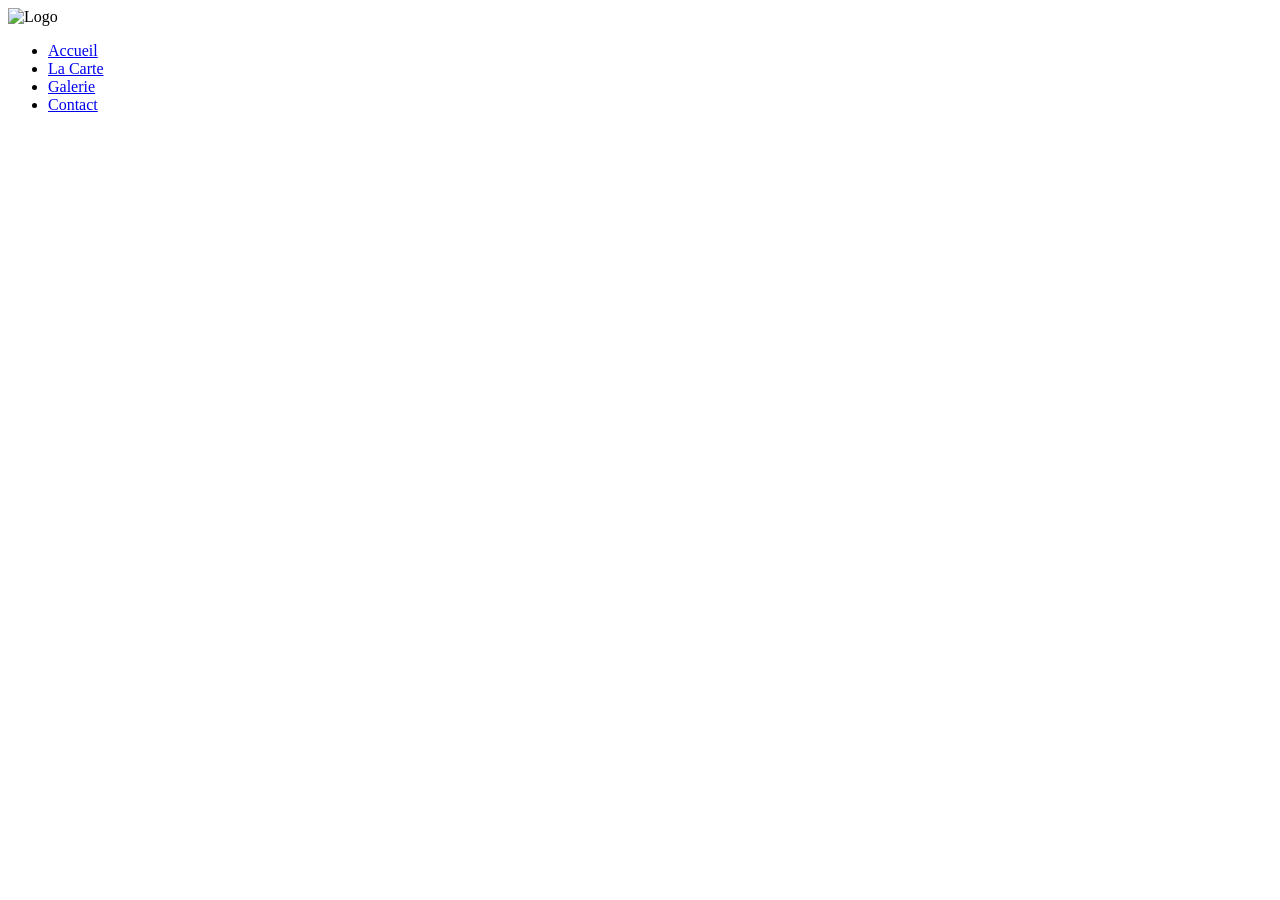
==== html/index.html @ 00d76908 "crétion du dossier + debut du html" ====
<!DOCTYPE html>
<html lang="en">
<head>
    <meta charset="UTF-8">
    <meta name="viewport" content="width=device-width, initial-scale=1.0">
    <title>Accueil</title>
    <link rel="stylesheet" href="/css/style.css">
</head>
<body>
    <header>
        <div class="logo">
            <img src="/images/logo.png" alt="Logo">
        </div>
        <div class="header-content"></div>
        <nav>
            <ul>
                <li><a href="index.html">Accueil</a></li>
                <li><a href="carte.html">La Carte</a></li>
                <li><a href="galerie.html">Galerie</a></li>
                <li><a href="contact.html">Contact</a></li>
            </ul>
        </nav>
    </header>

    <main>
        <section id="z1">

        </section>

        <section id="z2">
             <div>
                
            </div>
             <div>
                
            </div>
        </section>

        <section id="z3">
             <div>
                
            </div>
             <div>
                
            </div>
             <div>
                
            </div>
        </section>

        <section id="z4">
            
        </section>

    </main>

    <footer>

    </footer>
</body>
</html>
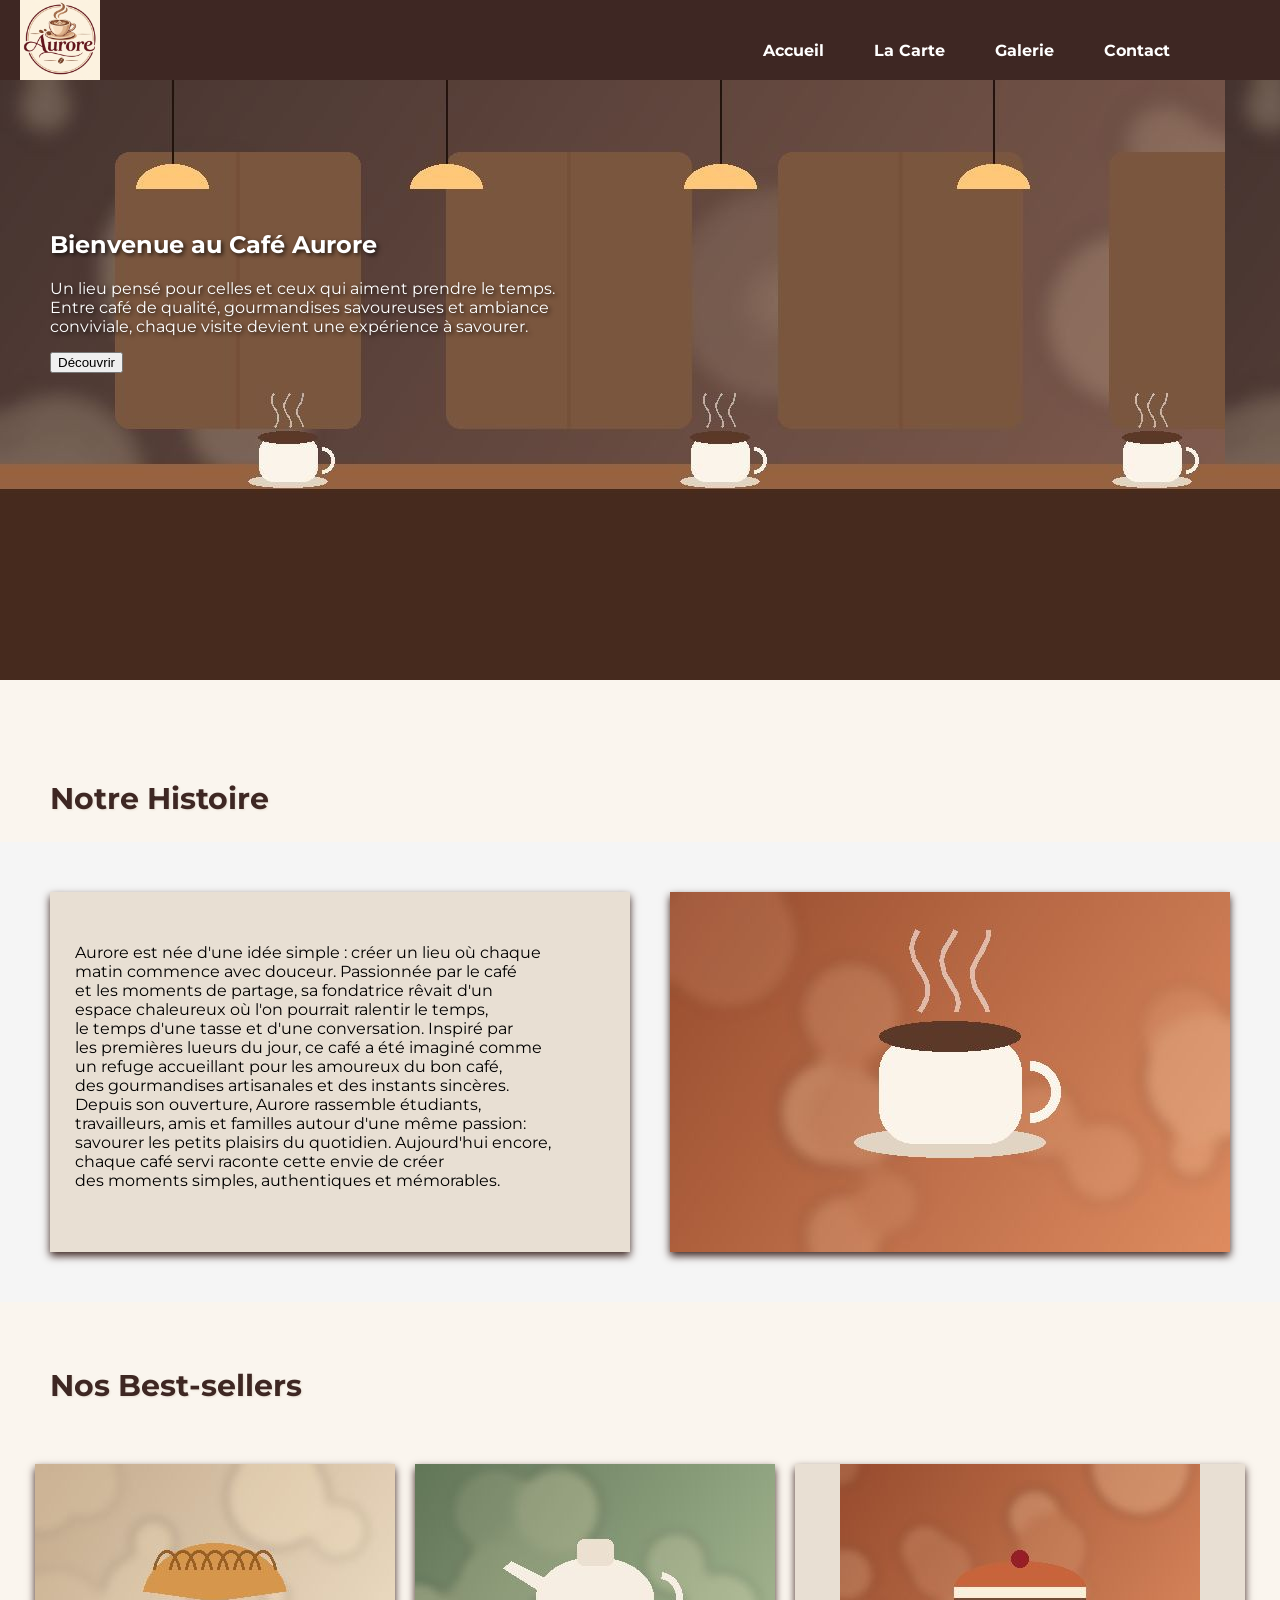
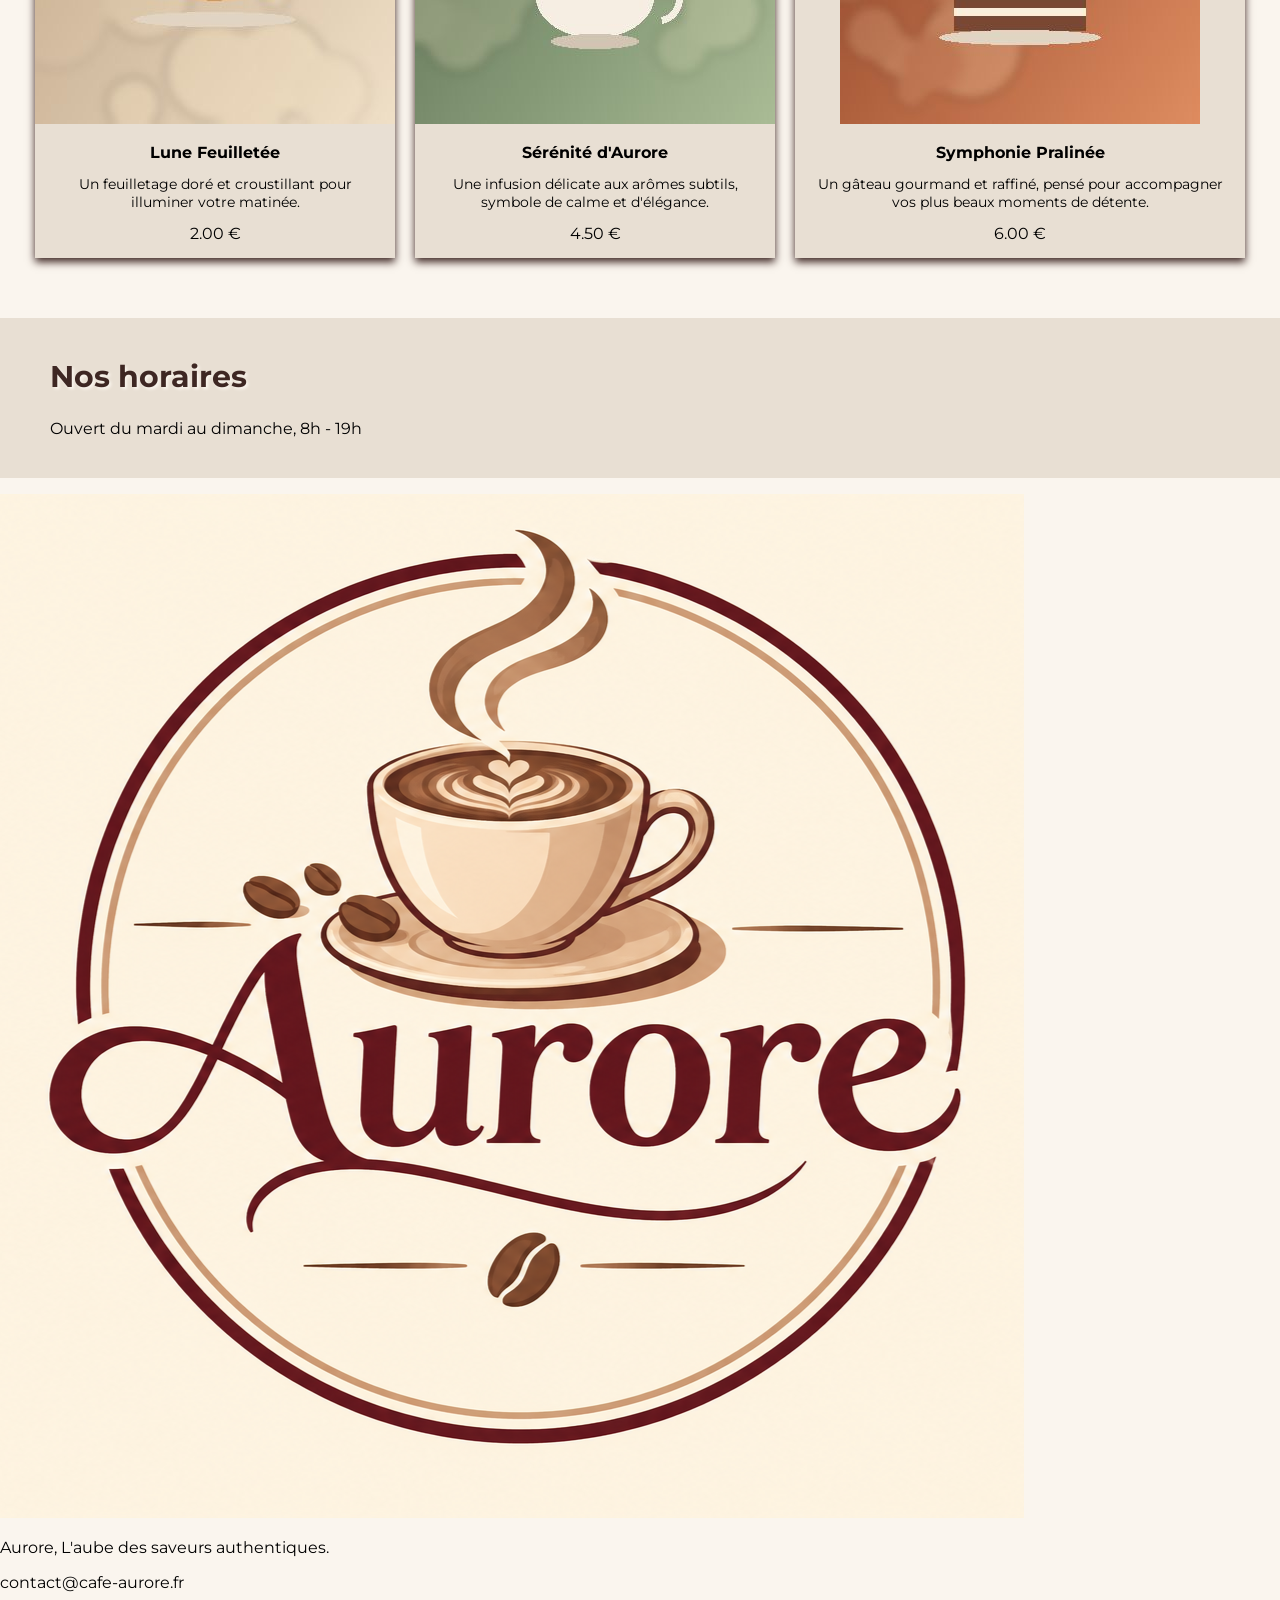
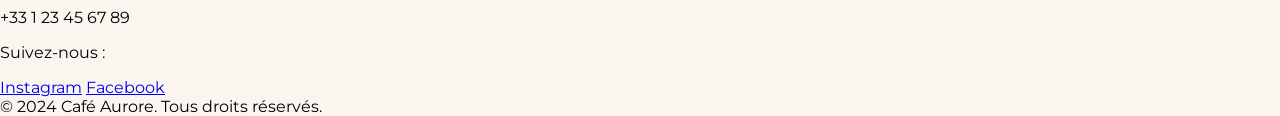
==== commit c9f8f83d: "Ajoout du css + modifs de la page accueil" ====
--- a/html/index.html
+++ b/html/index.html
@@ -4,16 +4,19 @@
     <meta charset="UTF-8">
     <meta name="viewport" content="width=device-width, initial-scale=1.0">
     <title>Accueil</title>
+    <link rel="preconnect" href="https://fonts.googleapis.com">
+<link rel="preconnect" href="https://fonts.gstatic.com" crossorigin>
+<link href="https://fonts.googleapis.com/css2?family=Montserrat:ital,wght@0,100..900;1,100..900&display=swap" rel="stylesheet">
     <link rel="stylesheet" href="/css/style.css">
 </head>
 <body>
     <header>
         <div class="logo">
-            <img src="/images/logo.png" alt="Logo">
+            <img style="width: 80px; height: 80px;" src="/img/Logo café Aurore au café fumant.png" alt="Logo">
         </div>
         <div class="header-content"></div>
         <nav>
-            <ul>
+            <ul class="menu">
                 <li><a href="index.html">Accueil</a></li>
                 <li><a href="carte.html">La Carte</a></li>
                 <li><a href="galerie.html">Galerie</a></li>
@@ -24,38 +27,92 @@
 
     <main>
         <section id="z1">
-
+            <h1 class="welcome">Bienvenue au Café Aurore</h1>
+            <p class="welcome">Un lieu pensé pour celles et ceux qui aiment prendre le temps.<br> Entre café de qualité, gourmandises savoureuses et ambiance<br>conviviale, chaque visite devient une expérience à savourer.</p>
+            <input type="button" value="Découvrir" class="btn">
         </section>
 
         <section id="z2">
-             <div>
-                
-            </div>
-             <div>
-                
-            </div>
+            <h2 class="histoire">Notre Histoire</h2>
+                <div class="story">
+                    <div style="width: 560px;" class="story-text">
+                        <p>Aurore est née d'une idée simple : créer un lieu où chaque <br> matin commence avec douceur. Passionnée par le café<br>et les moments de partage, sa fondatrice rêvait d'un<br>espace chaleureux où l'on pourrait ralentir le temps,<br>le temps d'une tasse et d'une conversation.
+
+                            Inspiré par<br>les premières lueurs du jour, ce café a été imaginé comme <br>un refuge accueillant pour les amoureux du bon café,<br>des gourmandises artisanales et des instants sincères.<br>Depuis son ouverture, Aurore rassemble étudiants,<br>travailleurs, amis et familles autour d'une même passion:<br> savourer les petits plaisirs du quotidien.
+
+                            Aujourd'hui encore, chaque café servi raconte cette envie de créer <br> des moments simples, authentiques et mémorables.</p>
+                    </div>
+                    <div style="width: 560px; height: 360px;" class="story-img">
+                        <img src="/img/histoire.jpg" alt="Story Image">
+                    </div>
+                </div>
         </section>
 
         <section id="z3">
-             <div>
-                
-            </div>
-             <div>
-                
-            </div>
-             <div>
-                
+            <h2 class="coeur">Nos Best-sellers</h2>
+                <div class="cadre">
+                    <div class="c1">
+                        <div>
+                            <img src="/img/coeur-1.jpg" alt="Galerie Image 1">
+                        </div>
+                        <div>
+                            <ul>
+                                <li class="product-name"><b>Lune Feuilletée</b></li>
+                                <li class="product-description">Un feuilletage doré et croustillant pour illuminer votre matinée.</li>
+                                <li class="price">2.00 €</li>
+                            </ul>
+                        </div>
+                    </div>
+                    <div class="c2">
+                        <div>
+                            <img src="/img/coeur-2.jpg" alt="Galerie Image 2">
+                        </div>
+                        <div>
+                            <ul>
+                                <li class="product-name"><b>Sérénité d'Aurore</b></li>
+                                <li class="product-description">Une infusion délicate aux arômes subtils, symbole de calme et d'élégance.</li>
+                                <li class="price">4.50 €</li>
+                            </ul>
+                        </div>
+                    </div>
+                    <div class="c3">
+                        <div>
+                            <img src="/img/coeur-3.jpg" alt="Galerie Image 3">
+                        </div>
+                        <div>
+                            <ul>
+                                <li class="product-name"><b>Symphonie Pralinée</b></li>
+                                <li class="product-description">Un gâteau gourmand et raffiné, pensé pour accompagner vos plus beaux moments de détente.</li>
+                                <li class="price">6.00 €</li>
+                            </ul>
+                        </div>
+                    </div>
             </div>
         </section>
 
         <section id="z4">
-            
+            <h2>Nos horaires</h2>
+            <p>Ouvert du mardi au dimanche, 8h - 19h</p>
         </section>
 
     </main>
 
     <footer>
-
+        <div>
+            <img src="/img/Logo café Aurore au café fumant.png" alt="logo">
+            <p>Aurore, L'aube des saveurs authentiques.</p>
+        </div>
+        <div></div>
+        <div>
+            <p>contact@cafe-aurore.fr</p>
+            <p>+33 1 23 45 67 89</p>
+        </div>
+        <div>
+            <p>Suivez-nous :</p>
+            <a href="#">Instagram</a>
+            <a href="#">Facebook</a>
+        </div>
+        © 2024 Café Aurore. Tous droits réservés.
     </footer>
 </body>
 </html>
--- a/css/style.css
+++ b/css/style.css
@@ -0,0 +1,143 @@
+body {
+    margin: 0;
+    padding: 0;
+    font-family: 'Montserrat', sans-serif;
+    background-color: #FAF5EE;
+}
+
+header {
+    background-color: #3E2723;
+    display: flex;
+    height: 80px;
+    position: sticky;
+}
+
+.header-content {
+    flex: 1;
+    display: flex;
+    justify-content: center;
+    align-items: center;
+}
+
+.logo img {
+    margin-left: 20px;
+}
+
+.menu {
+    list-style-type: none;
+    margin-top: 26px;
+    margin-right: 80px;
+    display: flex;
+    gap: 20px;
+
+}
+
+.menu li a {
+    color: #fff;
+    text-decoration: none;
+    font-weight: bold;
+    padding: 10px 15px;
+    transition: background-color 0.3s, color 0.3s;
+}
+
+#z1{
+    background-image: url('/img/hero-accueil.jpg');
+    width: 100%1440px;
+    height: 450px;
+    padding-top: 150px;
+    padding-left: 50px;
+}
+.welcome{
+    margin-top: 0;
+    color: white;
+    text-align: justify;
+    text-shadow: 2px 2px 4px rgba(0, 0, 0, 0.7);
+}
+
+.histoire{
+    text-align: left;
+    font-size: 30px;
+    color: #3E2723;
+    text-shadow: 1px 1px 2px #E8DFD3;
+    margin-left: 50px;
+    margin-top: 60px;
+}
+.story{
+    display: flex;
+    justify-content: space-around;
+    padding: 50px;
+    gap: 40px;
+    background-color: #f5f5f5;
+}
+
+.story-text{
+    padding: 25px;
+    padding-top: 35px;
+    background-color: #E8DFD3;
+    box-shadow: 0 4px 8px #3E2723;
+}
+
+.story-img {
+    box-shadow: 0 4px 8px #3E2723;
+}
+  
+.cadre {
+    display: flex;
+    gap: 20px;
+    padding: 35px;
+}
+
+.c1, .c2, .c3 {
+    background-color: #E8DFD3;
+    box-shadow: 0 4px 8px #3E2723;
+    text-align: center;
+}
+
+ul {
+    list-style-type: none;
+    padding: 15px;
+    gap: 10px;
+    margin: 0;
+}
+
+.product-name {
+    margin-bottom: 13px;
+}
+
+.price{
+    margin-top: 13px;
+}
+
+.product-description {
+    margin-top: 10px;
+    margin-bottom: 10px;
+    font-size: 14px;
+}
+
+.coeur{
+    text-align: left;
+    font-size: 30px;
+    color: #3E2723;
+    text-shadow: 1px 1px 2px #E8DFD3;
+    margin-left: 50px;
+}
+
+#z4{
+    background-color: #E8DFD3;
+}
+
+h2 {
+    text-align: left;
+    font-size: 30px;
+    color: #3E2723;
+    text-shadow: 2px 2px 3px #FAF5EE;
+    margin-left: 50px;
+    padding-top: 40px;
+}
+
+#z4 p {
+    margin-top: 0;
+    margin-left: 50px;
+    padding-bottom: 40px;
+}
+
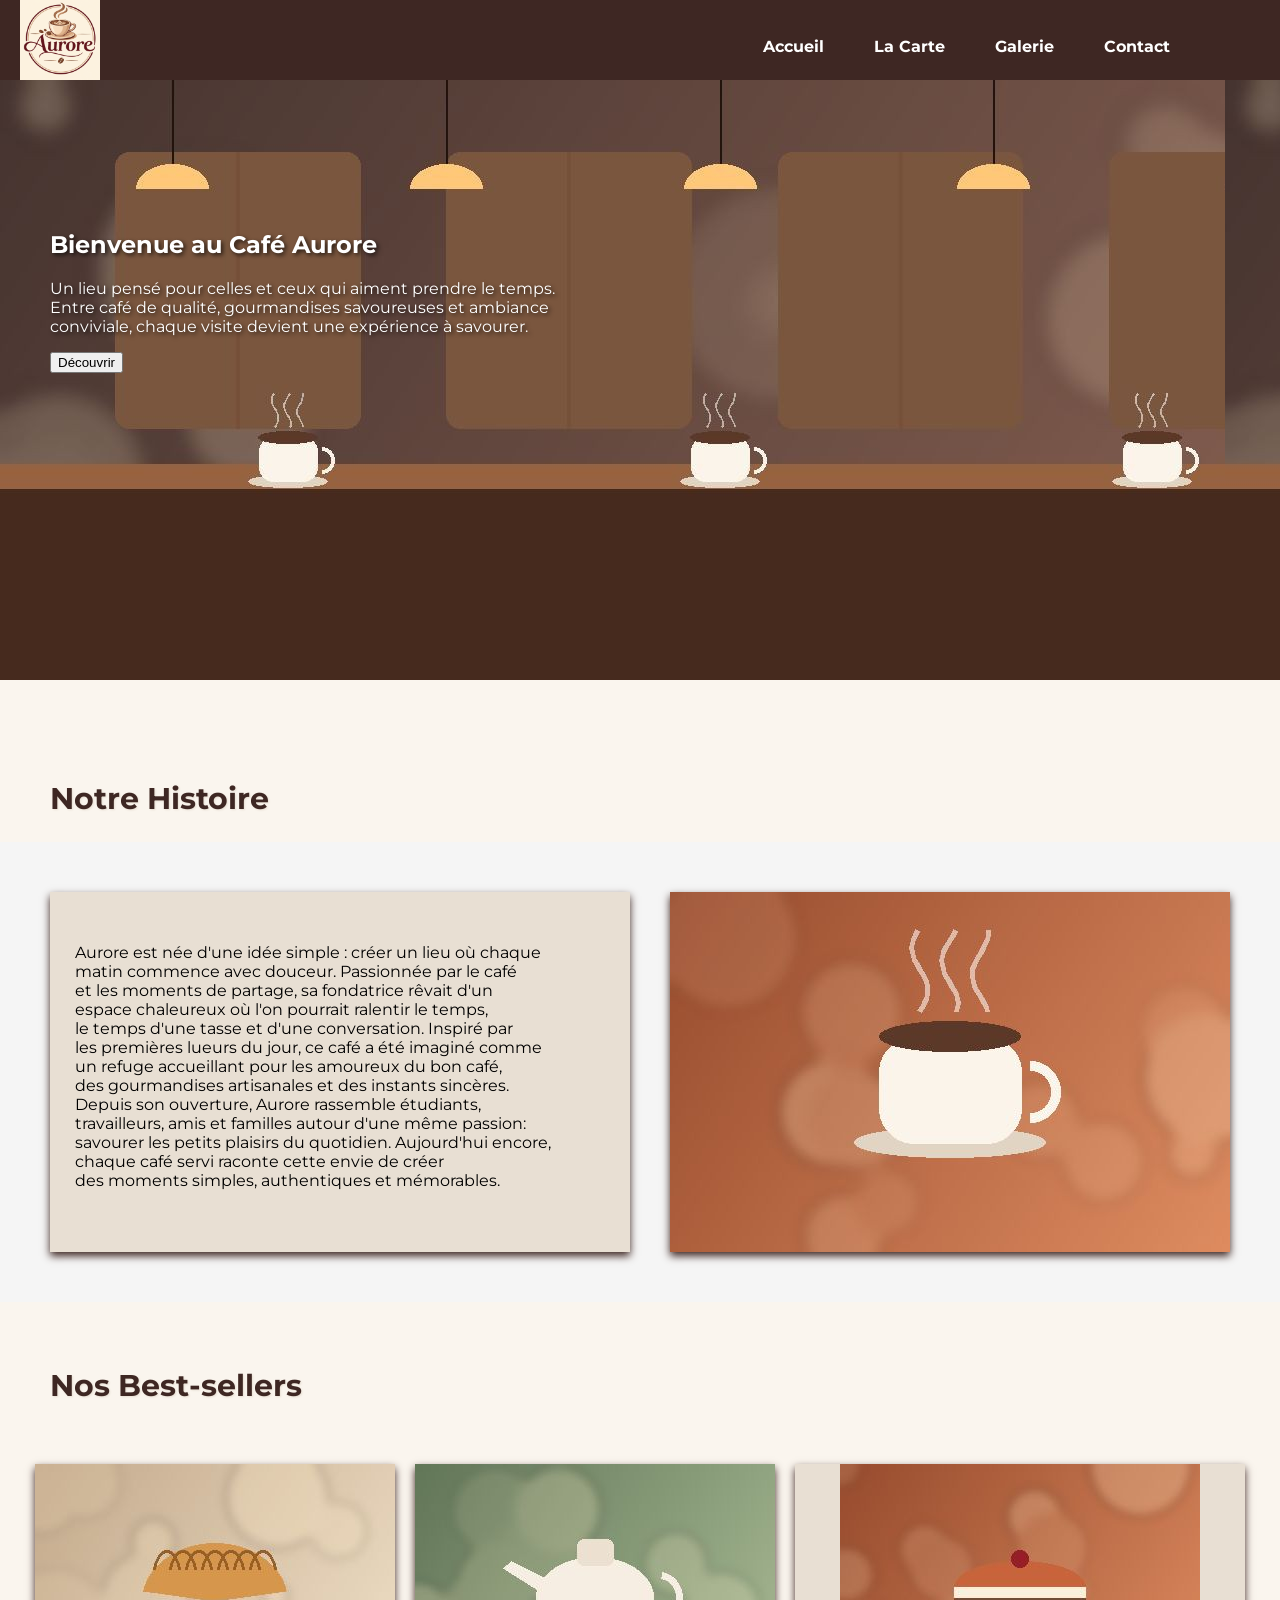
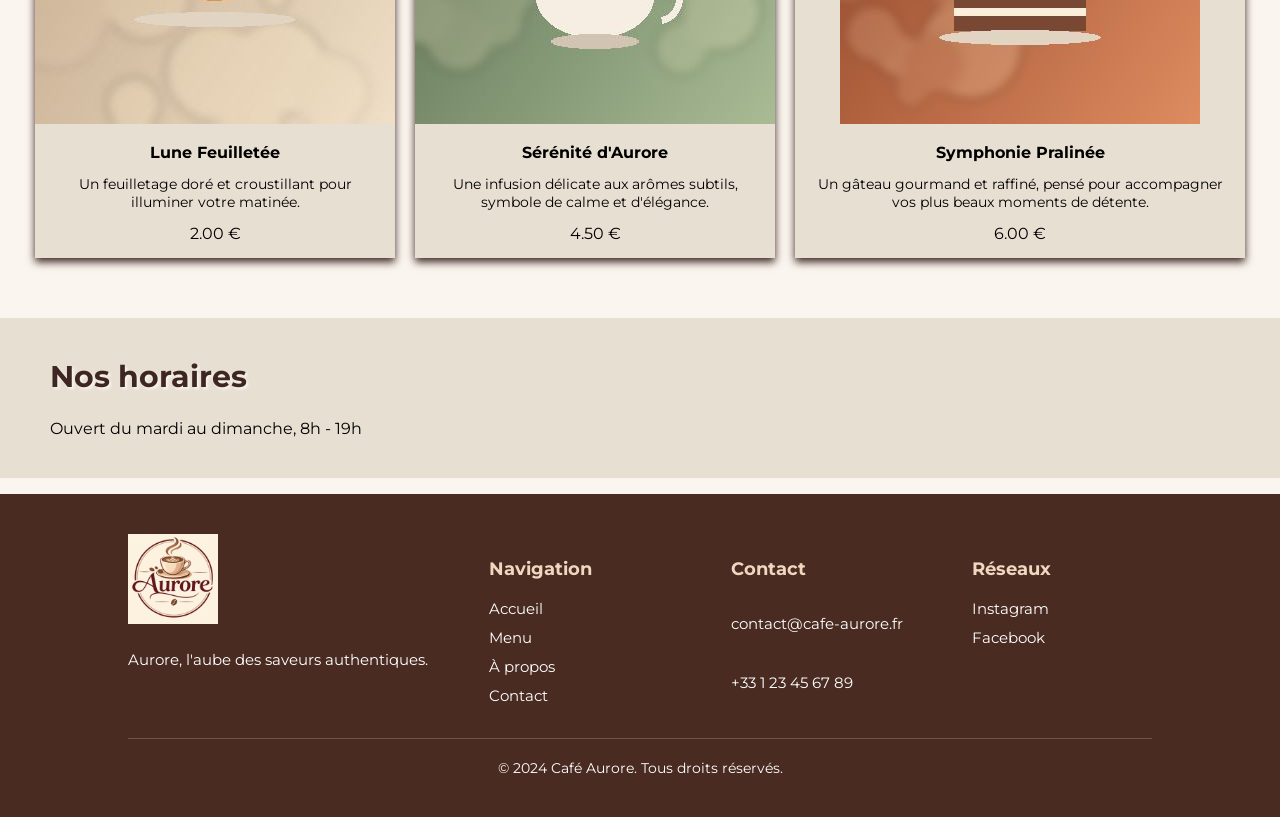
==== commit 6cc69b76: "Ajout du footer" ====
--- a/html/index.html
+++ b/html/index.html
@@ -98,21 +98,38 @@
     </main>
 
     <footer>
-        <div>
-            <img src="/img/Logo café Aurore au café fumant.png" alt="logo">
-            <p>Aurore, L'aube des saveurs authentiques.</p>
+        <div class="footer-container">
+
+            <div class="footer-col">
+                <img src="/img/Logo café Aurore au café fumant.png" alt="Logo Aurore">
+                <p>Aurore, l'aube des saveurs authentiques.</p>
+            </div>
+
+            <div class="footer-col">
+                <h4>Navigation</h4>
+                <a href="#">Accueil</a>
+                <a href="#">Menu</a>
+                <a href="#">À propos</a>
+                <a href="#">Contact</a>
+            </div>
+
+            <div class="footer-col">
+                <h4>Contact</h4>
+                <p>contact@cafe-aurore.fr</p>
+                <p>+33 1 23 45 67 89</p>
+            </div>
+
+            <div class="footer-col">
+                <h4>Réseaux</h4>
+                <a href="#">Instagram</a>
+                <a href="#">Facebook</a>
+            </div>
+
         </div>
-        <div></div>
-        <div>
-            <p>contact@cafe-aurore.fr</p>
-            <p>+33 1 23 45 67 89</p>
+
+        <div class="footer-bottom">
+            © 2024 Café Aurore. Tous droits réservés.
         </div>
-        <div>
-            <p>Suivez-nous :</p>
-            <a href="#">Instagram</a>
-            <a href="#">Facebook</a>
-        </div>
-        © 2024 Café Aurore. Tous droits réservés.
-    </footer>
+</footer>
 </body>
 </html>
--- a/css/style.css
+++ b/css/style.css
@@ -25,7 +25,7 @@
 
 .menu {
     list-style-type: none;
-    margin-top: 26px;
+    margin-top: 22px;
     margin-right: 80px;
     display: flex;
     gap: 20px;
@@ -38,6 +38,12 @@
     font-weight: bold;
     padding: 10px 15px;
     transition: background-color 0.3s, color 0.3s;
+    
+}
+
+.menu a:hover {
+    color: #d7b18a;
+    transition: 0.3s;
 }
 
 #z1{
@@ -141,3 +147,54 @@
     padding-bottom: 40px;
 }
 
+footer {
+    background-color: #4a2b22;
+    color: white;
+    padding: 40px 10%;
+}
+
+.footer-container {
+    display: flex;
+    justify-content: space-between;
+    align-items: flex-start;
+    gap: 40px;
+    flex-wrap: wrap;
+}
+
+.footer-col {
+    display: flex;
+    flex-direction: column;
+    gap: 10px;
+    min-width: 180px;
+}
+
+.footer-col img {
+    width: 90px;
+    height: auto;
+}
+
+.footer-col h4 {
+    margin-bottom: 10px;
+    font-size: 1.1rem;
+    color: #f0d8c0;
+}
+
+.footer-col p,
+.footer-col a {
+    color: white;
+    text-decoration: none;
+    font-size: 0.95rem;
+}
+
+.footer-col a:hover {
+    color: #d7b18a;
+    transition: 0.3s;
+}
+
+.footer-bottom {
+    text-align: center;
+    margin-top: 30px;
+    padding-top: 20px;
+    border-top: 1px solid rgba(255,255,255,0.2);
+    font-size: 0.9rem;
+}
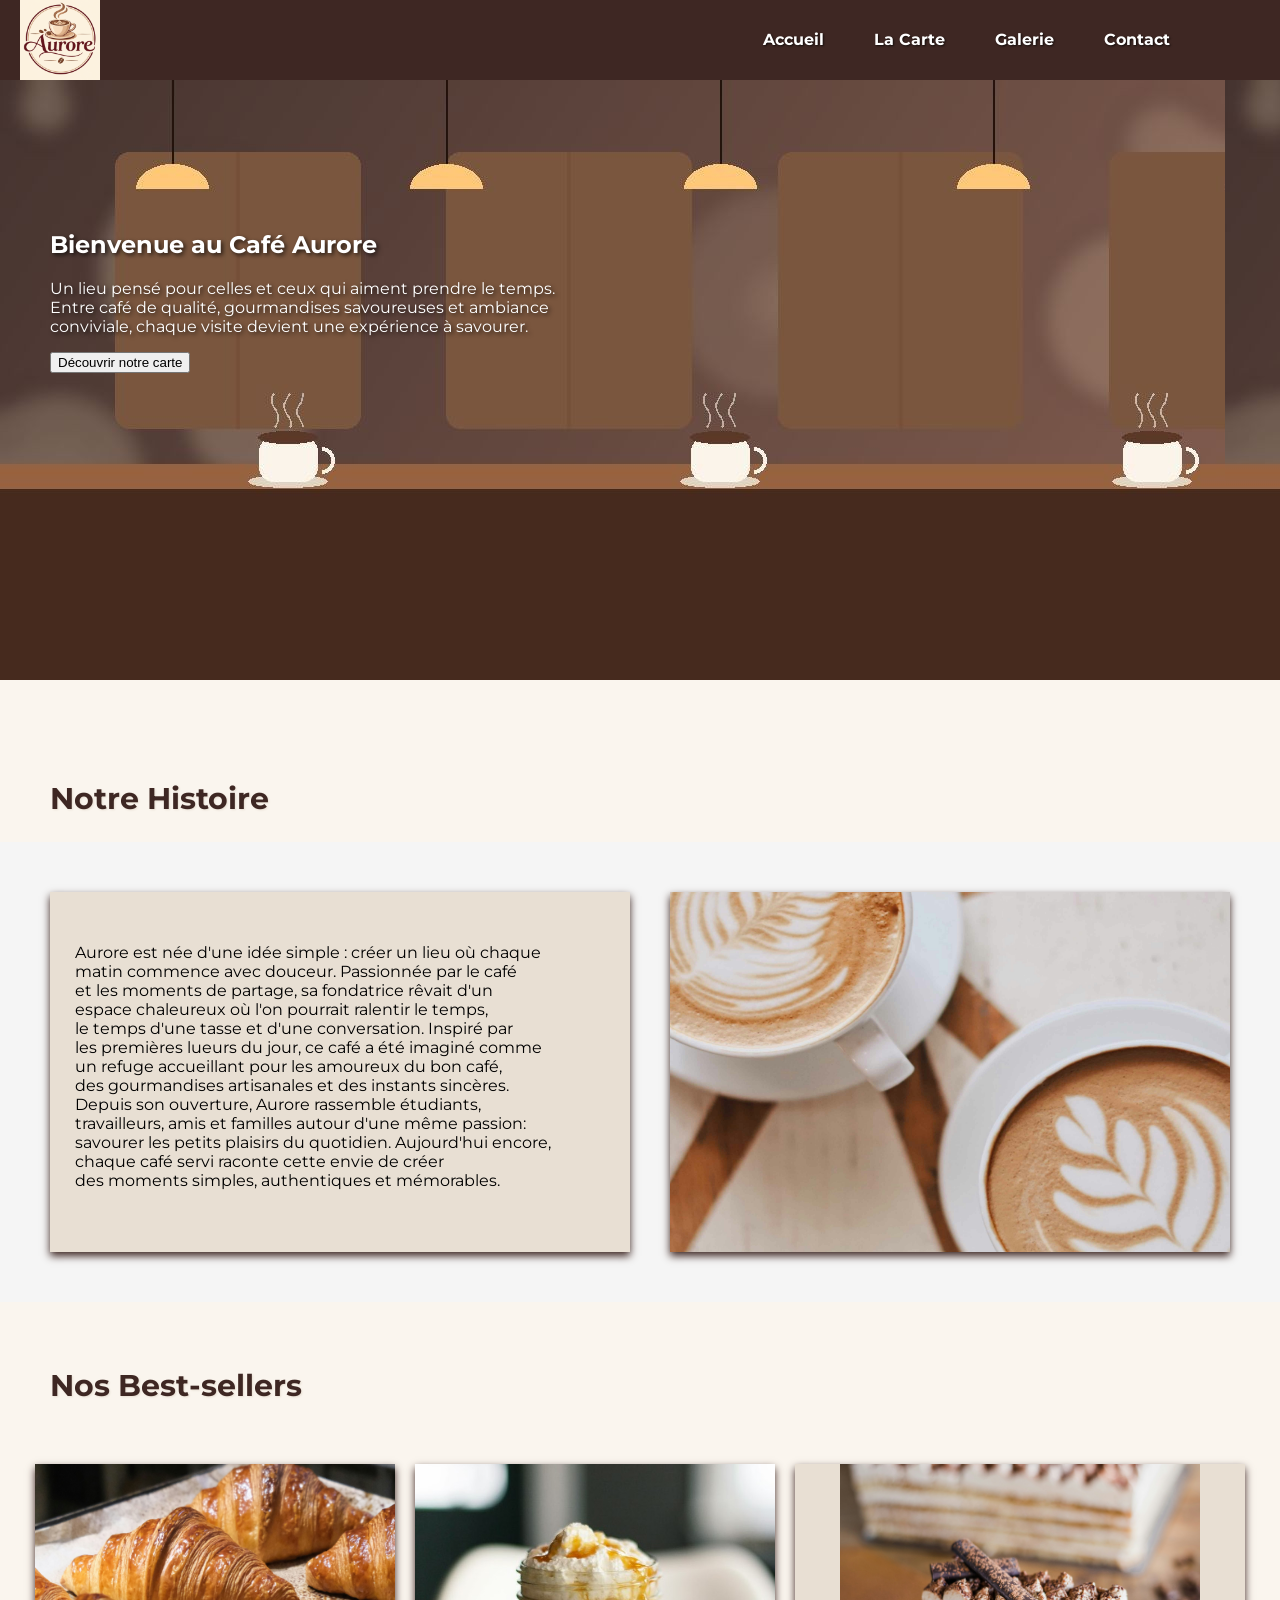
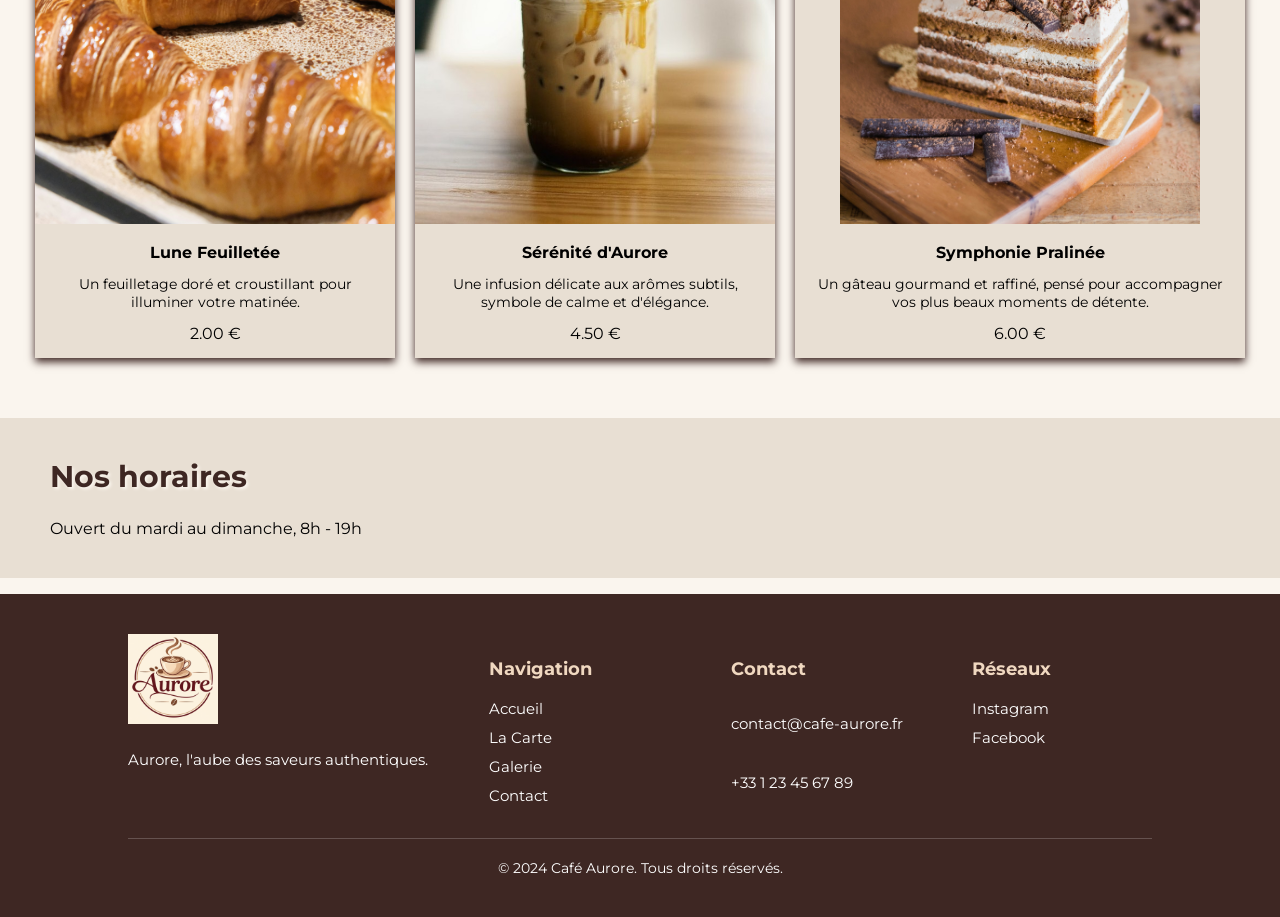
==== commit 2496f3a1: "Ajout de la carte" ====
--- a/html/index.html
+++ b/html/index.html
@@ -29,7 +29,7 @@
         <section id="z1">
             <h1 class="welcome">Bienvenue au Café Aurore</h1>
             <p class="welcome">Un lieu pensé pour celles et ceux qui aiment prendre le temps.<br> Entre café de qualité, gourmandises savoureuses et ambiance<br>conviviale, chaque visite devient une expérience à savourer.</p>
-            <input type="button" value="Découvrir" class="btn">
+            <input type="button" value="Découvrir notre carte" class="btn">
         </section>
 
         <section id="z2">
@@ -43,7 +43,7 @@
                             Aujourd'hui encore, chaque café servi raconte cette envie de créer <br> des moments simples, authentiques et mémorables.</p>
                     </div>
                     <div style="width: 560px; height: 360px;" class="story-img">
-                        <img src="/img/histoire.jpg" alt="Story Image">
+                        <img style="width: 560px; height: 360px;" src="/img/tabitha-turner-CdZcOCBUP98-unsplash.jpg" alt="Story Image">
                     </div>
                 </div>
         </section>
@@ -53,7 +53,7 @@
                 <div class="cadre">
                     <div class="c1">
                         <div>
-                            <img src="/img/coeur-1.jpg" alt="Galerie Image 1">
+                            <img style="width: 360px; height: 360px;" src="/img/arh-lee-P3uyZxdjhX8-unsplash.jpg" alt="Galerie Image 1">
                         </div>
                         <div>
                             <ul>
@@ -65,7 +65,7 @@
                     </div>
                     <div class="c2">
                         <div>
-                            <img src="/img/coeur-2.jpg" alt="Galerie Image 2">
+                            <img style="width: 360px; height: 360px;" src="/img/kari-shea-1e5V69AQjgA-unsplash.jpg" alt="Galerie Image 2">
                         </div>
                         <div>
                             <ul>
@@ -77,7 +77,7 @@
                     </div>
                     <div class="c3">
                         <div>
-                            <img src="/img/coeur-3.jpg" alt="Galerie Image 3">
+                            <img style="width: 360px; height: 360px;" src="/img/anthony-espinosa-6iqpLKqeaE0-unsplash.jpg" alt="Galerie Image 3">
                         </div>
                         <div>
                             <ul>
@@ -107,10 +107,10 @@
 
             <div class="footer-col">
                 <h4>Navigation</h4>
-                <a href="#">Accueil</a>
-                <a href="#">Menu</a>
-                <a href="#">À propos</a>
-                <a href="#">Contact</a>
+                <a href="index.html">Accueil</a>
+                <a href="carte.html">La Carte</a>
+                <a href="galerie.html">Galerie</a>
+                <a href="contact.html">Contact</a>
             </div>
 
             <div class="footer-col">
--- a/css/style.css
+++ b/css/style.css
@@ -25,11 +25,10 @@
 
 .menu {
     list-style-type: none;
-    margin-top: 22px;
+    margin-top: 15px;
     margin-right: 80px;
     display: flex;
     gap: 20px;
-
 }
 
 .menu li a {
@@ -38,7 +37,7 @@
     font-weight: bold;
     padding: 10px 15px;
     transition: background-color 0.3s, color 0.3s;
-    
+    text-shadow: 1px 1px 2px rgba(0, 0, 0, 0.7);
 }
 
 .menu a:hover {
@@ -148,7 +147,7 @@
 }
 
 footer {
-    background-color: #4a2b22;
+    background-color: #3E2723;
     color: white;
     padding: 40px 10%;
 }
@@ -197,4 +196,121 @@
     padding-top: 20px;
     border-top: 1px solid rgba(255,255,255,0.2);
     font-size: 0.9rem;
-}+}
+
+#bandeau {
+    background-image: url('/img/karsten-winegeart-l24eJZ9cIQk-unsplash.jpg'); width: 100%; height: 280px;
+
+}
+
+.titre1{
+    margin-top: 0;
+    padding-top: 80px;
+    padding-left: 50px;
+    color: white;
+    text-align: justify;
+    text-shadow: 2px 2px 4px rgba(0, 0, 0, 0.7);
+}
+
+.titre2{
+    margin-top: 0;
+    padding-top: 10px;
+    padding-left: 50px;
+    color: white;
+    text-align: justify;
+    text-shadow: 2px 2px 4px rgba(0, 0, 0, 0.7);
+}
+
+/* Cache les radios */
+input[type="radio"]{
+    display:none;
+}
+
+.tabs{
+    display:flex;
+    justify-content:center;
+    gap:8px;
+    margin:40px 0;
+}
+
+.tabs label{
+    width:240px;
+    height:64px;
+    background:#d8cbb8;
+    color:#4a2c2a;
+    font-weight:600;
+    cursor:pointer;
+
+    display:flex;
+    justify-content:center;
+    align-items:center;
+
+    transition:.3s;
+}
+
+.tabs label:hover{
+    background:#c9b79c;
+}
+
+
+#entrees:checked ~ .tabs label[for="entrees"],
+#plats:checked ~ .tabs label[for="plats"],
+#desserts:checked ~ .tabs label[for="desserts"],
+#boissons:checked ~ .tabs label[for="boissons"]{
+    background:#c87040;
+    color:white;
+}
+
+.tab-content{
+    display:none;
+    animation:fade .3s ease;
+}
+
+/* Affiche uniquement le contenu sélectionné */
+
+#entrees:checked ~ .contenus .content-entrees{
+    display:block;
+}
+
+#plats:checked ~ .contenus .content-plats{
+    display:block;
+}
+
+#desserts:checked ~ .contenus .content-desserts{
+    display:block;
+}
+
+#boissons:checked ~ .contenus .content-boissons{
+    display:block;
+}
+
+.cards{
+    display:grid;
+    grid-template-columns:repeat(2,1fr);
+    gap:30px;
+}
+
+.card{
+    display:flex;
+    align-items:center;
+    gap:15px;
+    padding:15px;
+    border:1px solid #ddd;
+    background:white;
+}
+
+.card img{
+    width:120px;
+    height:90px;
+    object-fit:cover;
+}
+
+.card div{
+    flex:1;
+}
+
+.card span{
+    color:#c87040;
+    font-weight:bold;
+}
+
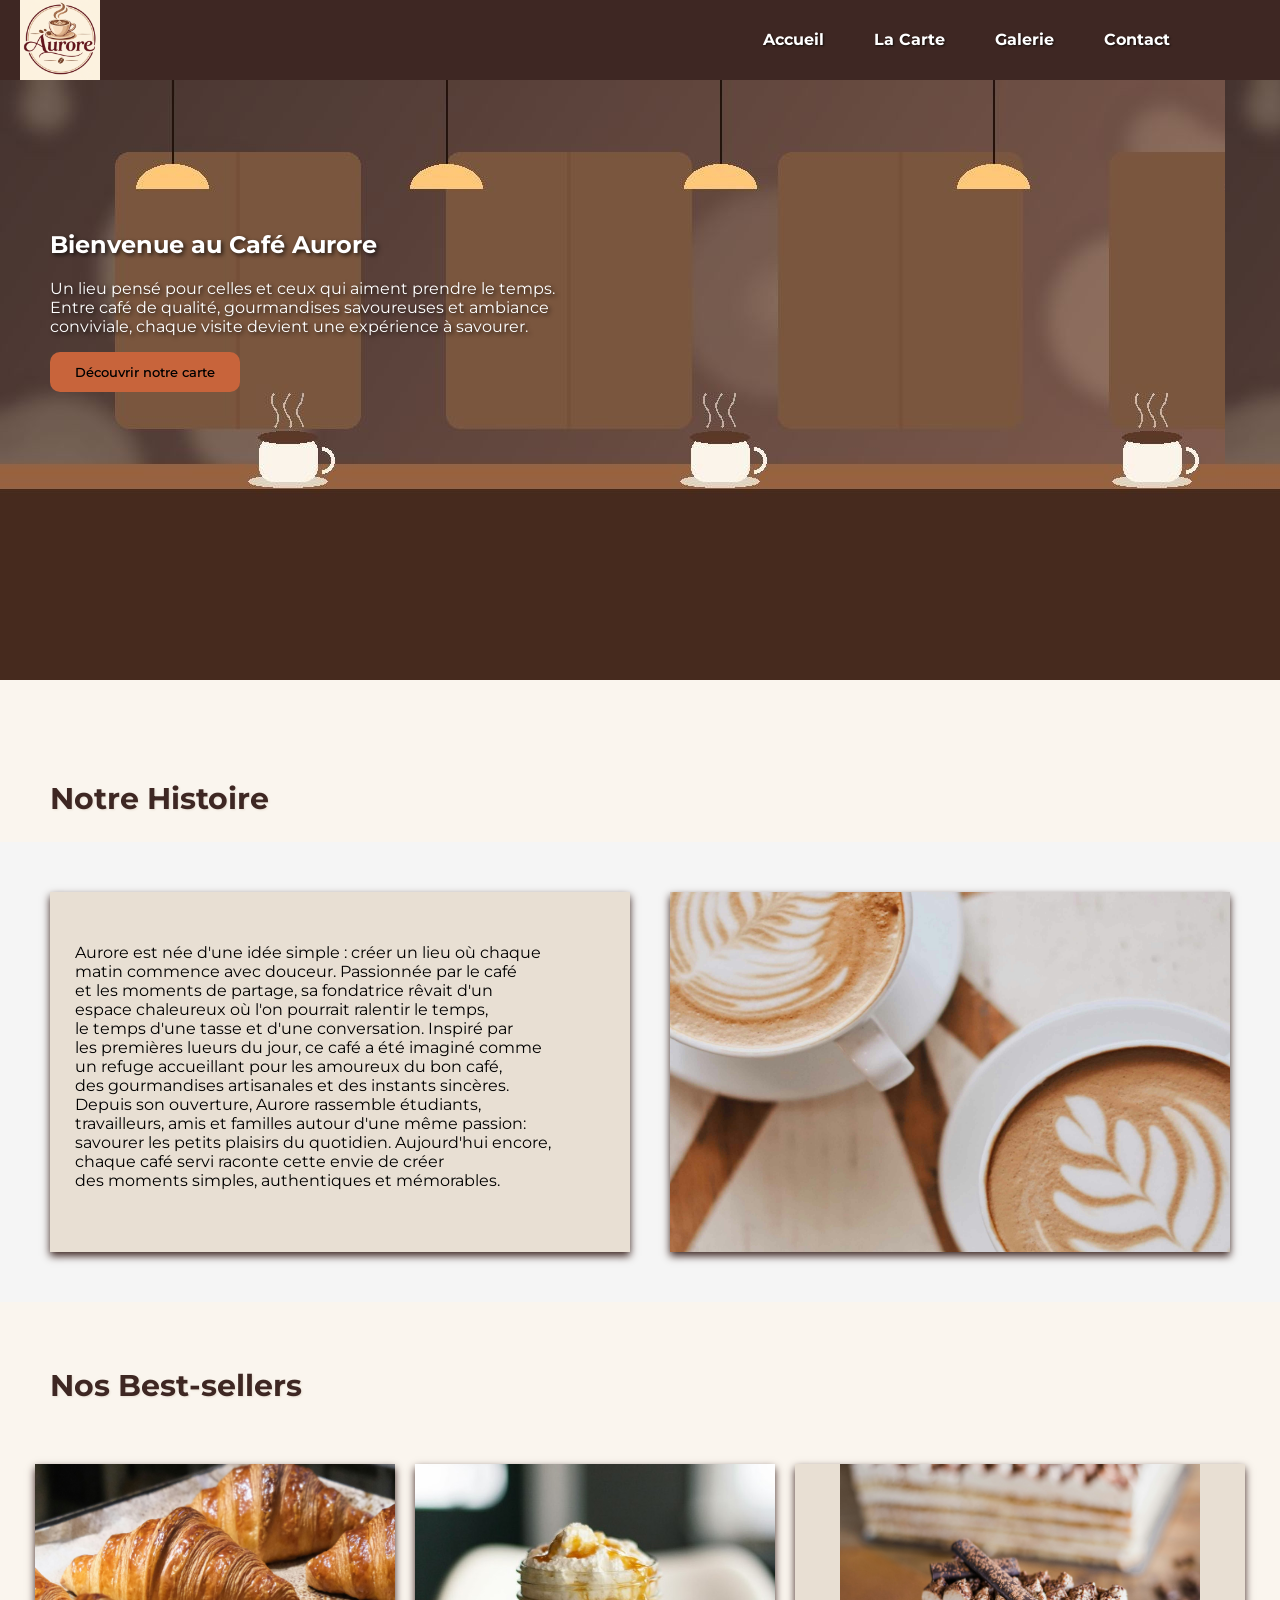
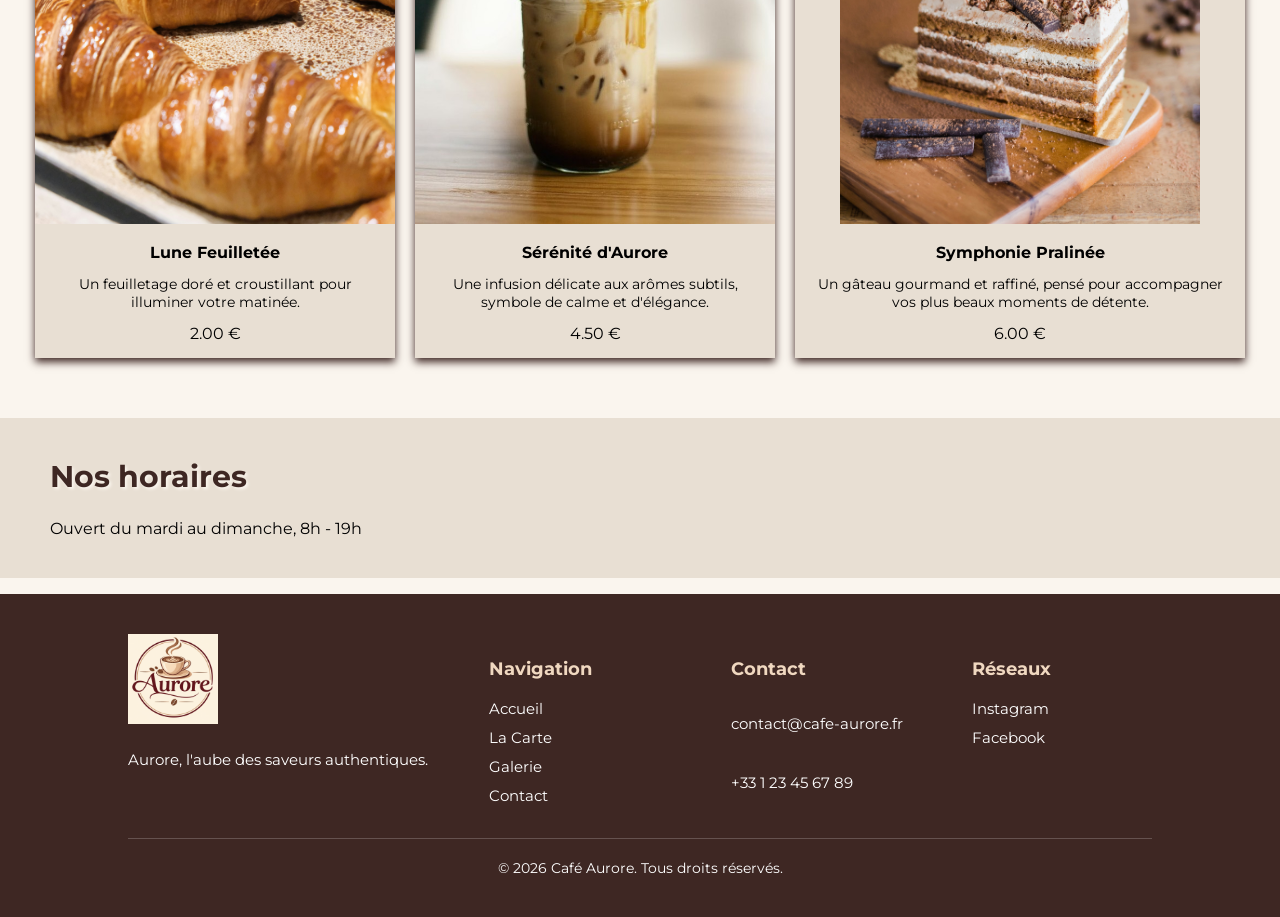
==== commit 5f354430: "finissions" ====
--- a/html/index.html
+++ b/html/index.html
@@ -16,7 +16,7 @@
         </div>
         <div class="header-content"></div>
         <nav>
-            <ul class="menu">
+            <ul class="menu0">
                 <li><a href="index.html">Accueil</a></li>
                 <li><a href="carte.html">La Carte</a></li>
                 <li><a href="galerie.html">Galerie</a></li>
@@ -24,12 +24,11 @@
             </ul>
         </nav>
     </header>
-
     <main>
         <section id="z1">
             <h1 class="welcome">Bienvenue au Café Aurore</h1>
             <p class="welcome">Un lieu pensé pour celles et ceux qui aiment prendre le temps.<br> Entre café de qualité, gourmandises savoureuses et ambiance<br>conviviale, chaque visite devient une expérience à savourer.</p>
-            <input type="button" value="Découvrir notre carte" class="btn">
+            <a href="carte.html"><input type="button" value="Découvrir notre carte" class="btn"></a>
         </section>
 
         <section id="z2">
@@ -128,7 +127,7 @@
         </div>
 
         <div class="footer-bottom">
-            © 2024 Café Aurore. Tous droits réservés.
+            © 2026 Café Aurore. Tous droits réservés.
         </div>
 </footer>
 </body>
--- a/css/style.css
+++ b/css/style.css
@@ -1,7 +1,7 @@
 body {
     margin: 0;
     padding: 0;
-    font-family: 'Montserrat', sans-serif;
+    font-family: 'Montserrat';
     background-color: #FAF5EE;
 }
 
@@ -23,7 +23,7 @@
     margin-left: 20px;
 }
 
-.menu {
+.menu0 {
     list-style-type: none;
     margin-top: 15px;
     margin-right: 80px;
@@ -31,7 +31,7 @@
     gap: 20px;
 }
 
-.menu li a {
+.menu0 li a {
     color: #fff;
     text-decoration: none;
     font-weight: bold;
@@ -40,7 +40,7 @@
     text-shadow: 1px 1px 2px rgba(0, 0, 0, 0.7);
 }
 
-.menu a:hover {
+.menu0 a:hover {
     color: #d7b18a;
     transition: 0.3s;
 }
@@ -221,7 +221,6 @@
     text-shadow: 2px 2px 4px rgba(0, 0, 0, 0.7);
 }
 
-/* Cache les radios */
 input[type="radio"]{
     display:none;
 }
@@ -231,6 +230,7 @@
     justify-content:center;
     gap:8px;
     margin:40px 0;
+    padding-left: 40px;
 }
 
 .tabs label{
@@ -257,7 +257,7 @@
 #plats:checked ~ .tabs label[for="plats"],
 #desserts:checked ~ .tabs label[for="desserts"],
 #boissons:checked ~ .tabs label[for="boissons"]{
-    background:#c87040;
+    background:#3E2723;
     color:white;
 }
 
@@ -265,8 +265,6 @@
     display:none;
     animation:fade .3s ease;
 }
-
-/* Affiche uniquement le contenu sélectionné */
 
 #entrees:checked ~ .contenus .content-entrees{
     display:block;
@@ -310,7 +308,330 @@
 }
 
 .card span{
-    color:#c87040;
+    color:#3E2723;
     font-weight:bold;
 }
 
+.contenus{
+    max-width: 1200px;
+    margin: 40px auto;
+    height:600px;
+    
+}
+
+#bandeau2 {
+    background-image: url('/img/Le\ Café\ Aurore\ sous\ les\ arbres.png');
+    width: 100%;
+    height: 304px;
+    ;
+}
+
+.menu{
+    justify-content: center;
+}
+
+#galerie{
+    margin-left: 110px;
+}
+
+.rang1 {
+    display: flex;
+    gap: 20px;
+    margin-top: 50px;
+    margin-bottom: 50px;
+}
+.rang2 {
+    display: flex;
+    gap: 20px;
+    margin-bottom: 50px;
+
+}
+.map{
+    margin: 100px;
+}
+
+.btn {
+    background-color: #C8643B;
+    border-radius: 4px;
+    box-shadow: #3E2723;
+    border: none;
+    padding: 12px 25px;
+    border-radius: 10px;
+    font-weight: 540;
+    cursor: pointer;
+    transition: all 0.3s ease;
+    font-family: 'Montserrat';
+}
+
+.btn:hover {
+    background-color: #3E2723;
+    transform: translateY(-3px);
+    box-shadow: 0 8px 15px rgba(139, 46, 60, 0.3);
+    color: white;
+}
+
+.btn:active {
+    transform: translateY(0);
+    box-shadow: none;
+}
+
+#contact {
+    width: 1200px;
+    margin: 0 auto;
+    padding: 40px 0;
+
+    display: flex;
+    justify-content: space-between;
+    gap: 30px;
+}
+
+.msg {
+    width: 640px;
+    height: 420px;
+    background-color: #f8f8f8;
+    border: 1px solid #999;
+    padding: 30px;
+    padding-top: 90px;
+    display: flex;
+    flex-direction: column;
+    justify-content: space-between;
+}
+
+.msg textarea {
+    width: 600px;
+    height: 160px;
+    padding: 15px;
+    border: 1px solid #999;
+    font-size: 1rem;
+}
+
+.msg button {
+    width: 220px;
+    height: 55px;
+    background-color: #c5663b;
+    color: white;
+    border: none;
+    border-radius: 5px;
+    font-size: 1.1rem;
+    font-weight: bold;
+    cursor: pointer;
+}
+
+.coord {
+    width: 520px;
+    background-color: #E8DFD3;
+    border: 1px solid #999;
+    display: flex;
+    flex-direction: column;
+    justify-content: center;
+    align-items: center;
+    text-align: center;
+}
+
+.coord h2 {
+    margin-bottom: 30px;
+    color: #4a2d27;
+}
+
+.coord p {
+    margin: 10px 0;
+}
+
+
+.titre-cont{
+    margin-top: 0;
+    color: white;
+    text-align: justify;
+    text-shadow: 2px 2px 4px rgba(0, 0, 0, 0.7);
+    padding-top: 80px;
+    padding-left: 60px;
+}
+
+.sous-titre {
+    margin-top: 0;
+    color: white;
+    text-align: justify;
+    text-shadow: 2px 2px 4px rgba(0, 0, 0, 0.7);
+    padding-left: 60px;
+}
+
+@media screen and (max-width: 768px) {
+
+    body{
+        overflow-x:hidden;
+    }
+
+    img{
+        max-width:100%;
+        height:auto;
+    }
+
+    header{
+        height:auto;
+        padding:15px;
+        flex-direction:column;
+        align-items:center;
+    }
+
+    .header-content{
+        flex-direction:column;
+    }
+
+    .menu0{
+        margin:15px 0 0 0;
+        flex-wrap:wrap;
+        justify-content:center;
+        gap:10px;
+        padding:0;
+    }
+
+    #z1,
+    #bandeau,
+    #bandeau2{
+        height:420px;
+        background-position:center;
+        background-size:cover;
+        padding:40px 24px;
+    }
+
+    .welcome,
+    .titre1,
+    .titre2,
+    .titre-cont,
+    .sous-titre{
+        padding-left:0;
+        text-align:left;
+    }
+
+    h1{
+        font-size:2.5rem;
+    }
+
+    .story{
+        flex-direction:column;
+        padding:24px;
+        gap:24px;
+    }
+
+    .story-text{
+        width:auto;
+    }
+
+    .story-img img{
+        width:100%;
+    }
+
+    .histoire,
+    .coeur,
+    h2{
+        margin-left:24px;
+        margin-right:24px;
+        font-size:28px;
+    }
+
+    .cadre{
+        flex-direction:column;
+        padding:24px;
+    }
+
+    .c1,
+    .c2,
+    .c3{
+        width:100%;
+    }
+
+    .tabs{
+        flex-wrap:wrap;
+        padding:0 20px;
+    }
+
+    .tabs label{
+        width:100%;
+    }
+
+    .cards{
+        grid-template-columns:1fr;
+    }
+
+    .card{
+        flex-direction:column;
+        text-align:center;
+    }
+
+    .card img{
+        width:100%;
+        height:220px;
+    }
+
+    .contenus{
+        height:auto;
+        padding:0 20px;
+    }
+
+    #galerie{
+        margin-left:24px;
+        margin-right:24px;
+    }
+
+    .rang1,
+    .rang2{
+        flex-direction:column;
+        align-items:center;
+    }
+
+    .rang1 img,
+    .rang2 img{
+        width:100%;
+        max-width:327px;
+    }
+
+    #contact{
+        width:auto;
+        padding:24px;
+        flex-direction:column;
+    }
+
+    .msg{
+        width:auto;
+        height:auto;
+        padding:24px;
+    }
+
+    .msg textarea{
+        width:100%;
+        box-sizing:border-box;
+    }
+
+    .msg button{
+        width:100%;
+        margin-top:20px;
+    }
+
+    .coord{
+        width:auto;
+        padding:30px 20px;
+    }
+
+    .map{
+        margin:24px;
+    }
+
+    .map iframe{
+        width:100%;
+        height:300px;
+    }
+
+    footer{
+        padding:40px 24px;
+    }
+
+    .footer-container{
+        flex-direction:column;
+        align-items:center;
+        text-align:center;
+    }
+
+    .footer-col{
+        align-items:center;
+    }
+}
